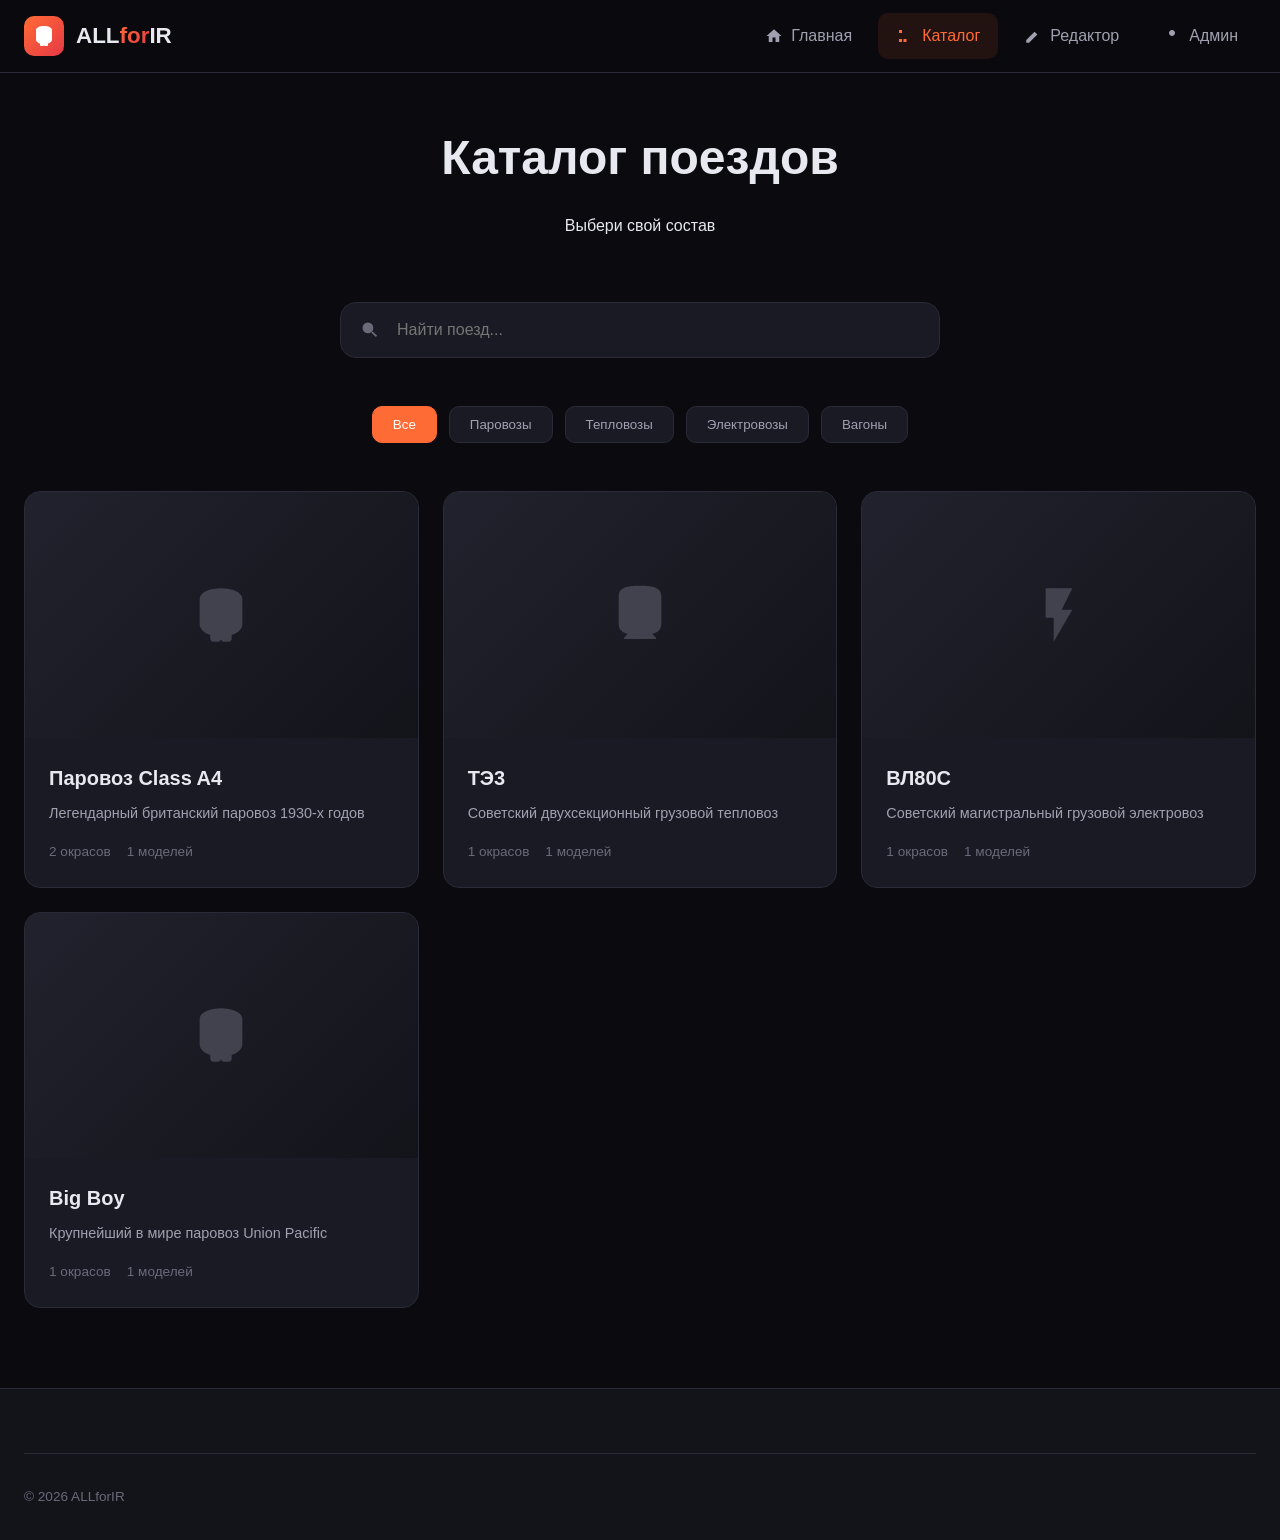
==== catalog.html @ 00c7bd14 "Initial commit: ALLforIR platform" ====
<!DOCTYPE html>
<html lang="ru">
<head>
<meta charset="UTF-8">
<meta name="viewport" content="width=device-width, initial-scale=1.0">
<title>Каталог поездов — ALLforIR</title>
<link rel="stylesheet" href="css/main.css">
</head>
<body>
<header class="header"><div class="container header-inner">
<a href="/" class="logo"><div class="logo-icon"><svg viewBox="0 0 24 24"><path d="M12 2C8 2 4 3.5 4 6v9.5C4 17.5 6 19 8 19.5V21c0 .5.5 1 1 1h2c.5 0 1-.5 1-1v-1h0v1c0 .5.5 1 1 1h2c.5 0 1-.5 1-1v-1.5c2-.5 4-2 4-4V6c0-2.5-4-4-8-4z"/></svg></div><div class="logo-text">ALL<span>for</span>IR</div></a>
<nav class="nav">
<a href="/" class="nav-link"><svg viewBox="0 0 24 24"><path d="M10 20v-6h4v6h5v-8h3L12 3 2 12h3v8z"/></svg>Главная</a>
<a href="/catalog.html" class="nav-link active"><svg viewBox="0 0 24 24"><path d="M4 8h4V4H4v4zm6 12h4v-4h-4v4zm-6 0h4v-4H4v4z"/></svg>Каталог</a>
<a href="/editor.html" class="nav-link"><svg viewBox="0 0 24 24"><path d="M3 17.25V21h3.75L17.81 9.94l-3.75-3.75L3 17.25z"/></svg>Редактор</a>
<a href="/admin/" class="nav-link"><svg viewBox="0 0 24 24"><path d="M12 12c2.21 0 4-1.79 4-4s-1.79-4-4-4-4 1.79-4 4 1.79 4 4 4z"/></svg>Админ</a>
</nav>
</div></header>
<section class="catalog"><div class="container">
<div class="section-header"><h2>Каталог поездов</h2><p>Выбери свой состав</p></div>
<div class="search-bar"><svg viewBox="0 0 24 24"><path d="M15.5 14h-.79l-.28-.27A6.471 6.471 0 0 0 16 9.5 6.5 6.5 0 1 0 9.5 16c1.61 0 3.09-.59 4.23-1.57l.27.28v.79l5 4.99L20.49 19l-4.99-5z"/></svg><input type="text" id="searchInput" placeholder="Найти поезд..."></div>
<div class="filters">
<button class="filter-btn active" data-category="all">Все</button>
<button class="filter-btn" data-category="steam">Паровозы</button>
<button class="filter-btn" data-category="diesel">Тепловозы</button>
<button class="filter-btn" data-category="electric">Электровозы</button>
<button class="filter-btn" data-category="wagon">Вагоны</button>
</div>
<div class="trains-grid" id="trainsGrid"><div class="loader"><div class="loader-spinner"></div></div></div>
</div></section>
<footer class="footer"><div class="container"><div class="footer-bottom"><p>&copy; 2026 ALLforIR</p></div></div></footer>
<div class="toast-container" id="toastContainer"></div>
<script src="js/app.js"></script>
<script src="js/catalog.js"></script>
</body>
</html>
---- css/main.css ----
*,*::before,*::after{margin:0;padding:0;box-sizing:border-box}
:root{--bg-primary:#0a0a0f;--bg-secondary:#13131a;--bg-card:#1a1a24;--bg-elevated:#22222e;--border:#2a2a38;--border-hover:#3a3a48;--text-primary:#e8e8f0;--text-secondary:#a0a0b0;--text-muted:#6a6a7a;--accent-orange:#ff6b35;--accent-blue:#1e90ff;--accent-red:#e63946;--accent-green:#2ecc71;--gradient-fire:linear-gradient(135deg,#ff6b35 0%,#e63946 100%);--gradient-rail:linear-gradient(135deg,#ff6b35 0%,#1e90ff 100%);--font-sans:'Inter',-apple-system,sans-serif;--radius-md:10px;--radius-lg:16px;--transition-fast:150ms ease;--transition-normal:250ms ease}
@import url('https://fonts.googleapis.com/css2?family=Inter:wght@300;400;500;600;700;800;900&display=swap');
html{scroll-behavior:smooth}body{font-family:var(--font-sans);background:var(--bg-primary);color:var(--text-primary);line-height:1.6;min-height:100vh}
::-webkit-scrollbar{width:10px}::-webkit-scrollbar-thumb{background:var(--border-hover)}
::selection{background:var(--accent-orange);color:white}
.container{max-width:1400px;margin:0 auto;padding:0 24px}
.header{position:fixed;top:0;left:0;right:0;z-index:1000;background:rgba(10,10,15,0.85);backdrop-filter:blur(20px);border-bottom:1px solid var(--border)}
.header-inner{display:flex;align-items:center;justify-content:space-between;height:72px}
.logo{display:flex;align-items:center;gap:12px;text-decoration:none;color:var(--text-primary);font-weight:800;font-size:1.4rem}
.logo-icon{width:40px;height:40px;display:flex;align-items:center;justify-content:center;background:var(--gradient-fire);border-radius:var(--radius-md)}
.logo-icon svg{width:24px;height:24px;fill:white}
.logo-text span{background:var(--gradient-fire);-webkit-background-clip:text;-webkit-text-fill-color:transparent}
.nav{display:flex;align-items:center;gap:8px}
.nav-link{display:flex;align-items:center;gap:8px;padding:10px 18px;text-decoration:none;color:var(--text-secondary);font-weight:500;border-radius:var(--radius-md);transition:var(--transition-fast)}
.nav-link:hover{color:var(--text-primary);background:var(--bg-elevated)}
.nav-link.active{color:var(--accent-orange);background:rgba(255,107,53,0.1)}
.nav-link svg{width:18px;height:18px;fill:currentColor}
.btn{display:inline-flex;align-items:center;justify-content:center;gap:8px;padding:12px 24px;border:none;border-radius:var(--radius-md);font-family:var(--font-sans);font-weight:600;cursor:pointer;transition:var(--transition-fast);text-decoration:none;color:inherit}
.btn svg{width:18px;height:18px;fill:currentColor}
.btn-primary{background:var(--gradient-fire);color:white;box-shadow:0 4px 12px rgba(255,107,53,0.3)}
.btn-primary:hover{transform:translateY(-2px)}
.btn-secondary{background:var(--bg-elevated);color:var(--text-primary);border:1px solid var(--border)}
.btn-ghost{background:transparent;color:var(--text-secondary)}
.btn-lg{padding:16px 32px;font-size:1.1rem}.btn-sm{padding:8px 16px;font-size:0.85rem}
.btn-danger{background:var(--accent-red);color:white}
.hero{min-height:100vh;display:flex;align-items:center;padding-top:72px;position:relative}
.hero-bg{position:absolute;inset:0;background:radial-gradient(ellipse at 20% 50%,rgba(255,107,53,0.15) 0%,transparent 50%);z-index:-1}
.hero-content{text-align:center;max-width:900px;margin:0 auto}
.hero h1{font-size:clamp(2.5rem,6vw,5rem);font-weight:900;margin-bottom:24px}
.hero h1 .gradient-text{background:var(--gradient-rail);-webkit-background-clip:text;-webkit-text-fill-color:transparent}
.hero p{font-size:1.2rem;color:var(--text-secondary);margin-bottom:40px;max-width:700px;margin-left:auto;margin-right:auto}
.hero-buttons{display:flex;gap:16px;justify-content:center;flex-wrap:wrap}
.stats{display:grid;grid-template-columns:repeat(auto-fit,minmax(200px,1fr));gap:24px;margin-top:80px}
.stat-card{background:var(--bg-card);border:1px solid var(--border);border-radius:var(--radius-lg);padding:32px 24px;text-align:center;transition:var(--transition-normal)}
.stat-card:hover{transform:translateY(-4px);border-color:var(--border-hover)}
.stat-icon{width:48px;height:48px;margin:0 auto 16px;background:rgba(255,107,53,0.1);border-radius:var(--radius-md);display:flex;align-items:center;justify-content:center}
.stat-icon svg{width:24px;height:24px;fill:var(--accent-orange)}
.stat-value{font-size:2.5rem;font-weight:800;margin-bottom:4px}
.stat-label{color:var(--text-muted);font-size:0.9rem}
.features{padding:120px 0}
.section-header{text-align:center;max-width:700px;margin:0 auto 64px}
.section-header h2{font-size:3rem;font-weight:800;margin-bottom:16px}
.features-grid{display:grid;grid-template-columns:repeat(auto-fit,minmax(320px,1fr));gap:24px}
.feature-card{background:var(--bg-card);border:1px solid var(--border);border-radius:var(--radius-lg);padding:40px 32px;transition:var(--transition-normal)}
.feature-card:hover{transform:translateY(-4px)}
.feature-icon{width:56px;height:56px;border-radius:var(--radius-md);margin-bottom:24px;display:flex;align-items:center;justify-content:center}
.feature-icon.orange{background:rgba(255,107,53,0.15)}.feature-icon.orange svg{fill:var(--accent-orange)}
.feature-icon.blue{background:rgba(30,144,255,0.15)}.feature-icon.blue svg{fill:var(--accent-blue)}
.feature-icon.green{background:rgba(46,204,113,0.15)}.feature-icon.green svg{fill:var(--accent-green)}
.feature-icon svg{width:28px;height:28px}
.feature-card h3{font-size:1.4rem;font-weight:700;margin-bottom:12px}
.feature-card p{color:var(--text-secondary)}
.catalog{padding:120px 0 80px}
.search-bar{max-width:600px;margin:0 auto 48px;position:relative}
.search-bar input{width:100%;padding:18px 24px 18px 56px;background:var(--bg-card);border:1px solid var(--border);border-radius:var(--radius-lg);color:var(--text-primary);font-size:1rem;font-family:var(--font-sans)}
.search-bar input:focus{outline:none;border-color:var(--accent-orange)}
.search-bar svg{position:absolute;left:20px;top:50%;transform:translateY(-50%);width:20px;height:20px;fill:var(--text-muted)}
.filters{display:flex;gap:12px;justify-content:center;margin-bottom:48px;flex-wrap:wrap}
.filter-btn{padding:10px 20px;background:var(--bg-card);border:1px solid var(--border);border-radius:var(--radius-md);color:var(--text-secondary);cursor:pointer;font-family:var(--font-sans)}
.filter-btn.active{background:var(--accent-orange);border-color:var(--accent-orange);color:white}
.trains-grid{display:grid;grid-template-columns:repeat(auto-fill,minmax(320px,1fr));gap:24px}
.train-card{background:var(--bg-card);border:1px solid var(--border);border-radius:var(--radius-lg);overflow:hidden;transition:var(--transition-normal);cursor:pointer;text-decoration:none;color:inherit;display:block}
.train-card:hover{transform:translateY(-4px);border-color:var(--border-hover)}
.train-card-image{width:100%;aspect-ratio:16/10;background:var(--bg-elevated)}
.train-card-placeholder{width:100%;height:100%;display:flex;align-items:center;justify-content:center;background:linear-gradient(135deg,var(--bg-elevated),var(--bg-secondary))}
.train-card-placeholder svg{width:64px;height:64px;fill:var(--text-muted);opacity:0.5}
.train-card-content{padding:24px}
.train-card-title{font-size:1.25rem;font-weight:700;margin-bottom:8px}
.train-card-desc{color:var(--text-secondary);font-size:0.9rem;margin-bottom:16px}
.train-card-meta{display:flex;gap:16px;font-size:0.85rem;color:var(--text-muted)}
.train-page{padding:120px 0 80px}
.train-header{display:grid;grid-template-columns:1fr 1fr;gap:48px;margin-bottom:64px}
.train-info h1{font-size:2.5rem;font-weight:800;margin-bottom:16px}
.train-gallery{background:var(--bg-card);border:1px solid var(--border);border-radius:var(--radius-lg);aspect-ratio:4/3;display:flex;align-items:center;justify-content:center}
.tabs{display:flex;gap:4px;background:var(--bg-card);padding:6px;border-radius:var(--radius-md);margin-bottom:32px;border:1px solid var(--border)}
.tab{padding:12px 24px;background:transparent;border:none;border-radius:6px;color:var(--text-secondary);font-weight:600;cursor:pointer;display:flex;align-items:center;gap:8px;font-family:var(--font-sans)}
.tab.active{background:var(--accent-orange);color:white}
.tab svg{width:16px;height:16px;fill:currentColor}
.tab-count{padding:2px 8px;background:rgba(255,255,255,0.2);border-radius:100px;font-size:0.75rem}
.items-grid{display:grid;grid-template-columns:repeat(auto-fill,minmax(280px,1fr));gap:20px}
.item-card{background:var(--bg-card);border:1px solid var(--border);border-radius:var(--radius-lg);overflow:hidden}
.item-card-image{width:100%;aspect-ratio:16/10;background:var(--bg-elevated);display:flex;align-items:center;justify-content:center}
.item-card-content{padding:20px}
.item-card-title{font-size:1.1rem;font-weight:700;margin-bottom:8px}
.item-card-meta{display:flex;gap:12px;font-size:0.8rem;color:var(--text-muted);margin-bottom:16px}
.item-card-actions{display:flex;gap:8px}
.item-card-actions .btn{flex:1}
.footer{padding:64px 0 32px;border-top:1px solid var(--border);background:var(--bg-secondary)}
.footer-grid{display:grid;grid-template-columns:2fr 1fr 1fr 1fr;gap:48px;margin-bottom:48px}
.footer-brand p{color:var(--text-secondary);margin-top:16px}
.footer-column h4{font-size:0.85rem;text-transform:uppercase;color:var(--text-muted);margin-bottom:16px}
.footer-links{list-style:none}
.footer-links a{color:var(--text-secondary);text-decoration:none;display:block;padding:4px 0}
.footer-links a:hover{color:var(--accent-orange)}
.footer-bottom{padding-top:32px;border-top:1px solid var(--border);display:flex;justify-content:space-between;align-items:center;flex-wrap:wrap;gap:16px}
.footer-bottom p{color:var(--text-muted);font-size:0.85rem}
.social-links{display:flex;gap:12px}
.social-link{width:40px;height:40px;display:flex;align-items:center;justify-content:center;background:var(--bg-card);border:1px solid var(--border);border-radius:var(--radius-md);transition:var(--transition-fast);text-decoration:none}
.social-link:hover{border-color:var(--accent-orange);transform:translateY(-2px)}
.social-link svg{width:18px;height:18px;fill:var(--text-secondary)}
.social-link:hover svg{fill:var(--accent-orange)}
.fade-in{opacity:0;transform:translateY(20px);transition:opacity 0.6s ease,transform 0.6s ease}
.fade-in.visible{opacity:1;transform:translateY(0)}
.loader{display:flex;justify-content:center;padding:48px}
.loader-spinner{width:40px;height:40px;border:3px solid var(--border);border-top-color:var(--accent-orange);border-radius:50%;animation:spin 0.8s linear infinite}
@keyframes spin{to{transform:rotate(360deg)}}
.toast-container{position:fixed;bottom:24px;right:24px;z-index:10000;display:flex;flex-direction:column;gap:12px}
.toast{display:flex;align-items:center;gap:12px;padding:16px 20px;background:var(--bg-card);border:1px solid var(--border);border-radius:var(--radius-md);box-shadow:0 8px 32px rgba(0,0,0,0.5);min-width:300px;animation:toast-in 0.3s ease}
@keyframes toast-in{from{opacity:0;transform:translateX(100%)}to{opacity:1;transform:translateX(0)}}
.toast.success{border-left:4px solid var(--accent-green)}
.toast.error{border-left:4px solid var(--accent-red)}
.toast.info{border-left:4px solid var(--accent-blue)}
.toast svg{width:20px;height:20px;flex-shrink:0}
.toast.success svg{fill:var(--accent-green)}
.toast.error svg{fill:var(--accent-red)}
.toast.info svg{fill:var(--accent-blue)}
.modal-overlay{position:fixed;inset:0;background:rgba(0,0,0,0.8);backdrop-filter:blur(10px);z-index:9000;display:flex;align-items:center;justify-content:center;padding:24px}
.modal{background:var(--bg-card);border:1px solid var(--border);border-radius:24px;max-width:500px;width:100%;max-height:90vh;overflow-y:auto}
.modal-header{display:flex;align-items:center;justify-content:space-between;padding:24px;border-bottom:1px solid var(--border)}
.modal-close{width:32px;height:32px;display:flex;align-items:center;justify-content:center;background:var(--bg-elevated);border:none;border-radius:6px;cursor:pointer;color:var(--text-secondary)}
.modal-close svg{width:18px;height:18px;fill:currentColor}
.modal-body{padding:24px}
.modal-footer{display:flex;gap:12px;justify-content:flex-end;padding:24px;border-top:1px solid var(--border)}
.form-group{margin-bottom:20px}
.form-label{display:block;margin-bottom:8px;font-size:0.9rem;font-weight:600;color:var(--text-secondary)}
.form-input,.form-textarea,.form-select{width:100%;padding:12px 16px;background:var(--bg-elevated);border:1px solid var(--border);border-radius:var(--radius-md);color:var(--text-primary);font-family:var(--font-sans)}
.form-input:focus,.form-textarea:focus,.form-select:focus{outline:none;border-color:var(--accent-orange)}
.form-textarea{resize:vertical;min-height:100px}
@media (max-width:900px){.train-header{grid-template-columns:1fr}.footer-grid{grid-template-columns:1fr 1fr}}
@media (max-width:768px){.nav{display:none}.stats{grid-template-columns:1fr 1fr}.features-grid,.trains-grid,.items-grid{grid-template-columns:1fr}}
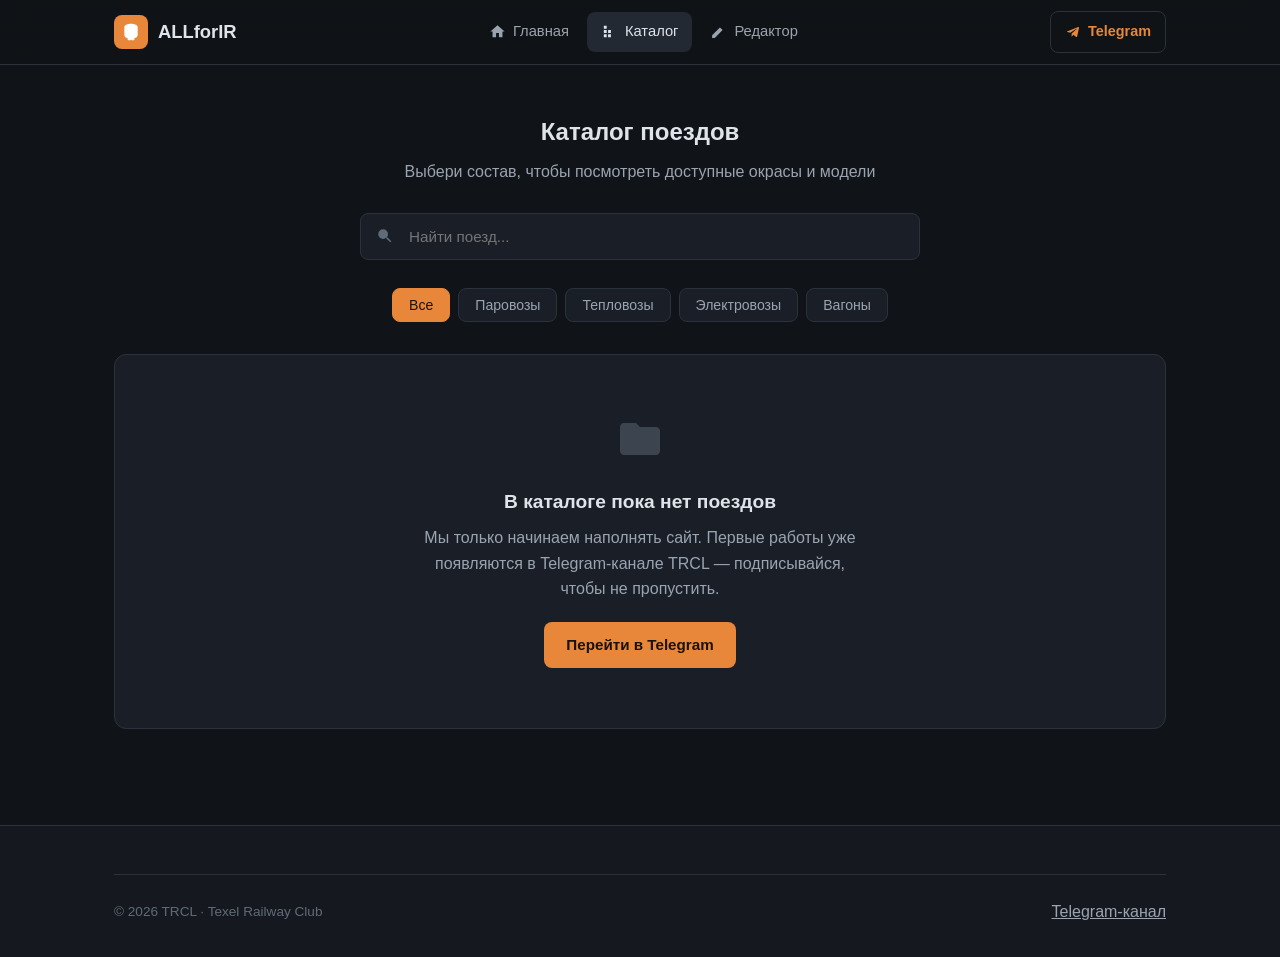
==== commit 71db8d5b: "Редизайн: фан-проект TRCL, убран пафос и фейковый контент" ====
--- a/catalog.html
+++ b/catalog.html
@@ -3,21 +3,22 @@
 <head>
 <meta charset="UTF-8">
 <meta name="viewport" content="width=device-width, initial-scale=1.0">
-<title>Каталог поездов — ALLforIR</title>
+<title>Каталог — ALLforIR</title>
 <link rel="stylesheet" href="css/main.css">
 </head>
 <body>
 <header class="header"><div class="container header-inner">
-<a href="/" class="logo"><div class="logo-icon"><svg viewBox="0 0 24 24"><path d="M12 2C8 2 4 3.5 4 6v9.5C4 17.5 6 19 8 19.5V21c0 .5.5 1 1 1h2c.5 0 1-.5 1-1v-1h0v1c0 .5.5 1 1 1h2c.5 0 1-.5 1-1v-1.5c2-.5 4-2 4-4V6c0-2.5-4-4-8-4z"/></svg></div><div class="logo-text">ALL<span>for</span>IR</div></a>
+<a href="/" class="logo"><div class="logo-icon"><svg viewBox="0 0 24 24"><path d="M12 2C8 2 4 3.5 4 6v9.5C4 17.5 6 19 8 19.5V21c0 .5.5 1 1 1h2c.5 0 1-.5 1-1v-1h0v1c0 .5.5 1 1 1h2c.5 0 1-.5 1-1v-1.5c2-.5 4-2 4-4V6c0-2.5-4-4-8-4z"/></svg></div><span>ALLforIR</span></a>
 <nav class="nav">
 <a href="/" class="nav-link"><svg viewBox="0 0 24 24"><path d="M10 20v-6h4v6h5v-8h3L12 3 2 12h3v8z"/></svg>Главная</a>
-<a href="/catalog.html" class="nav-link active"><svg viewBox="0 0 24 24"><path d="M4 8h4V4H4v4zm6 12h4v-4h-4v4zm-6 0h4v-4H4v4z"/></svg>Каталог</a>
+<a href="/catalog.html" class="nav-link active"><svg viewBox="0 0 24 24"><path d="M4 8h4V4H4v4zm6 12h4v-4h-4v4zm-6 0h4v-4H4v4zm0-6h4v-4H4v4zm6 0h4v-4h-4v4z"/></svg>Каталог</a>
 <a href="/editor.html" class="nav-link"><svg viewBox="0 0 24 24"><path d="M3 17.25V21h3.75L17.81 9.94l-3.75-3.75L3 17.25z"/></svg>Редактор</a>
-<a href="/admin/" class="nav-link"><svg viewBox="0 0 24 24"><path d="M12 12c2.21 0 4-1.79 4-4s-1.79-4-4-4-4 1.79-4 4 1.79 4 4 4z"/></svg>Админ</a>
 </nav>
+<a href="https://t.me/Texel_railway_club" target="_blank" rel="noopener" class="nav-tg"><svg viewBox="0 0 24 24"><path d="M9.78 18.65l.28-4.23 7.68-6.92c.34-.31-.07-.46-.52-.19L7.74 13.3 3.64 12c-.88-.25-.89-.86.2-1.3l15.97-6.16c.73-.33 1.43.18 1.15 1.3l-2.72 12.81c-.19.91-.74 1.13-1.5.71l-4.14-3.06-1.99 1.93c-.23.23-.42.42-.83.42z"/></svg>Telegram</a>
 </div></header>
+
 <section class="catalog"><div class="container">
-<div class="section-header"><h2>Каталог поездов</h2><p>Выбери свой состав</p></div>
+<div class="section-header" style="text-align:center"><h2>Каталог поездов</h2><p>Выбери состав, чтобы посмотреть доступные окрасы и модели</p></div>
 <div class="search-bar"><svg viewBox="0 0 24 24"><path d="M15.5 14h-.79l-.28-.27A6.471 6.471 0 0 0 16 9.5 6.5 6.5 0 1 0 9.5 16c1.61 0 3.09-.59 4.23-1.57l.27.28v.79l5 4.99L20.49 19l-4.99-5z"/></svg><input type="text" id="searchInput" placeholder="Найти поезд..."></div>
 <div class="filters">
 <button class="filter-btn active" data-category="all">Все</button>
@@ -28,7 +29,10 @@
 </div>
 <div class="trains-grid" id="trainsGrid"><div class="loader"><div class="loader-spinner"></div></div></div>
 </div></section>
-<footer class="footer"><div class="container"><div class="footer-bottom"><p>&copy; 2026 ALLforIR</p></div></div></footer>
+
+<footer class="footer"><div class="container">
+<div class="footer-bottom"><p>© 2026 TRCL · Texel Railway Club</p><a href="https://t.me/Texel_railway_club" target="_blank" rel="noopener" style="color:var(--text-secondary)">Telegram-канал</a></div>
+</div></footer>
 <div class="toast-container" id="toastContainer"></div>
 <script src="js/app.js"></script>
 <script src="js/catalog.js"></script>
--- a/css/main.css
+++ b/css/main.css
@@ -1,131 +1,127 @@
 *,*::before,*::after{margin:0;padding:0;box-sizing:border-box}
-:root{--bg-primary:#0a0a0f;--bg-secondary:#13131a;--bg-card:#1a1a24;--bg-elevated:#22222e;--border:#2a2a38;--border-hover:#3a3a48;--text-primary:#e8e8f0;--text-secondary:#a0a0b0;--text-muted:#6a6a7a;--accent-orange:#ff6b35;--accent-blue:#1e90ff;--accent-red:#e63946;--accent-green:#2ecc71;--gradient-fire:linear-gradient(135deg,#ff6b35 0%,#e63946 100%);--gradient-rail:linear-gradient(135deg,#ff6b35 0%,#1e90ff 100%);--font-sans:'Inter',-apple-system,sans-serif;--radius-md:10px;--radius-lg:16px;--transition-fast:150ms ease;--transition-normal:250ms ease}
-@import url('https://fonts.googleapis.com/css2?family=Inter:wght@300;400;500;600;700;800;900&display=swap');
-html{scroll-behavior:smooth}body{font-family:var(--font-sans);background:var(--bg-primary);color:var(--text-primary);line-height:1.6;min-height:100vh}
+:root{--bg-primary:#101317;--bg-secondary:#15191f;--bg-card:#1a1f27;--bg-elevated:#222932;--border:#2a323d;--border-hover:#3a4552;--text-primary:#dfe4ea;--text-secondary:#9aa4b1;--text-muted:#5f6b78;--accent:#e8873a;--accent-hover:#d97a2e;--link:#5ba3d9;--font-sans:'Inter',-apple-system,sans-serif;--radius-md:8px;--radius-lg:12px;--transition-fast:150ms ease;--transition-normal:250ms ease}
+@import url('https://fonts.googleapis.com/css2?family=Inter:wght@400;500;600;700&display=swap');
+html{scroll-behavior:smooth}
+body{font-family:var(--font-sans);background:var(--bg-primary);color:var(--text-primary);line-height:1.6;min-height:100vh}
 ::-webkit-scrollbar{width:10px}::-webkit-scrollbar-thumb{background:var(--border-hover)}
-::selection{background:var(--accent-orange);color:white}
-.container{max-width:1400px;margin:0 auto;padding:0 24px}
-.header{position:fixed;top:0;left:0;right:0;z-index:1000;background:rgba(10,10,15,0.85);backdrop-filter:blur(20px);border-bottom:1px solid var(--border)}
-.header-inner{display:flex;align-items:center;justify-content:space-between;height:72px}
-.logo{display:flex;align-items:center;gap:12px;text-decoration:none;color:var(--text-primary);font-weight:800;font-size:1.4rem}
-.logo-icon{width:40px;height:40px;display:flex;align-items:center;justify-content:center;background:var(--gradient-fire);border-radius:var(--radius-md)}
-.logo-icon svg{width:24px;height:24px;fill:white}
-.logo-text span{background:var(--gradient-fire);-webkit-background-clip:text;-webkit-text-fill-color:transparent}
-.nav{display:flex;align-items:center;gap:8px}
-.nav-link{display:flex;align-items:center;gap:8px;padding:10px 18px;text-decoration:none;color:var(--text-secondary);font-weight:500;border-radius:var(--radius-md);transition:var(--transition-fast)}
+::selection{background:var(--accent);color:white}
+.container{max-width:1100px;margin:0 auto;padding:0 24px}
+a{color:var(--link)}
+.header{position:sticky;top:0;z-index:1000;background:rgba(16,19,23,0.95);backdrop-filter:blur(12px);border-bottom:1px solid var(--border)}
+.header-inner{display:flex;align-items:center;justify-content:space-between;height:64px;gap:16px}
+.logo{display:flex;align-items:center;gap:10px;text-decoration:none;color:var(--text-primary);font-weight:700;font-size:1.15rem}
+.logo-icon{width:34px;height:34px;display:flex;align-items:center;justify-content:center;background:var(--accent);border-radius:8px;flex-shrink:0}
+.logo-icon svg{width:20px;height:20px;fill:white}
+.nav{display:flex;align-items:center;gap:4px}
+.nav-link{display:flex;align-items:center;gap:7px;padding:8px 14px;text-decoration:none;color:var(--text-secondary);font-weight:500;font-size:0.92rem;border-radius:var(--radius-md);transition:var(--transition-fast)}
 .nav-link:hover{color:var(--text-primary);background:var(--bg-elevated)}
-.nav-link.active{color:var(--accent-orange);background:rgba(255,107,53,0.1)}
-.nav-link svg{width:18px;height:18px;fill:currentColor}
-.btn{display:inline-flex;align-items:center;justify-content:center;gap:8px;padding:12px 24px;border:none;border-radius:var(--radius-md);font-family:var(--font-sans);font-weight:600;cursor:pointer;transition:var(--transition-fast);text-decoration:none;color:inherit}
-.btn svg{width:18px;height:18px;fill:currentColor}
-.btn-primary{background:var(--gradient-fire);color:white;box-shadow:0 4px 12px rgba(255,107,53,0.3)}
-.btn-primary:hover{transform:translateY(-2px)}
+.nav-link.active{color:var(--text-primary);background:var(--bg-elevated)}
+.nav-link svg{width:17px;height:17px;fill:currentColor}
+.nav-tg{display:flex;align-items:center;gap:7px;padding:8px 14px;text-decoration:none;color:var(--accent);font-weight:600;font-size:0.9rem;border:1px solid var(--border);border-radius:var(--radius-md);transition:var(--transition-fast)}
+.nav-tg:hover{border-color:var(--accent);background:rgba(232,135,58,0.08)}
+.nav-tg svg{width:16px;height:16px;fill:currentColor}
+.btn{display:inline-flex;align-items:center;justify-content:center;gap:8px;padding:11px 22px;border:none;border-radius:var(--radius-md);font-family:var(--font-sans);font-weight:600;font-size:0.95rem;cursor:pointer;transition:var(--transition-fast);text-decoration:none;color:inherit}
+.btn svg{width:17px;height:17px;fill:currentColor}
+.btn-primary{background:var(--accent);color:#1a1207}
+.btn-primary:hover{background:var(--accent-hover)}
 .btn-secondary{background:var(--bg-elevated);color:var(--text-primary);border:1px solid var(--border)}
+.btn-secondary:hover{border-color:var(--border-hover)}
 .btn-ghost{background:transparent;color:var(--text-secondary)}
-.btn-lg{padding:16px 32px;font-size:1.1rem}.btn-sm{padding:8px 16px;font-size:0.85rem}
-.btn-danger{background:var(--accent-red);color:white}
-.hero{min-height:100vh;display:flex;align-items:center;padding-top:72px;position:relative}
-.hero-bg{position:absolute;inset:0;background:radial-gradient(ellipse at 20% 50%,rgba(255,107,53,0.15) 0%,transparent 50%);z-index:-1}
-.hero-content{text-align:center;max-width:900px;margin:0 auto}
-.hero h1{font-size:clamp(2.5rem,6vw,5rem);font-weight:900;margin-bottom:24px}
-.hero h1 .gradient-text{background:var(--gradient-rail);-webkit-background-clip:text;-webkit-text-fill-color:transparent}
-.hero p{font-size:1.2rem;color:var(--text-secondary);margin-bottom:40px;max-width:700px;margin-left:auto;margin-right:auto}
-.hero-buttons{display:flex;gap:16px;justify-content:center;flex-wrap:wrap}
-.stats{display:grid;grid-template-columns:repeat(auto-fit,minmax(200px,1fr));gap:24px;margin-top:80px}
-.stat-card{background:var(--bg-card);border:1px solid var(--border);border-radius:var(--radius-lg);padding:32px 24px;text-align:center;transition:var(--transition-normal)}
-.stat-card:hover{transform:translateY(-4px);border-color:var(--border-hover)}
-.stat-icon{width:48px;height:48px;margin:0 auto 16px;background:rgba(255,107,53,0.1);border-radius:var(--radius-md);display:flex;align-items:center;justify-content:center}
-.stat-icon svg{width:24px;height:24px;fill:var(--accent-orange)}
-.stat-value{font-size:2.5rem;font-weight:800;margin-bottom:4px}
-.stat-label{color:var(--text-muted);font-size:0.9rem}
-.features{padding:120px 0}
-.section-header{text-align:center;max-width:700px;margin:0 auto 64px}
-.section-header h2{font-size:3rem;font-weight:800;margin-bottom:16px}
-.features-grid{display:grid;grid-template-columns:repeat(auto-fit,minmax(320px,1fr));gap:24px}
-.feature-card{background:var(--bg-card);border:1px solid var(--border);border-radius:var(--radius-lg);padding:40px 32px;transition:var(--transition-normal)}
-.feature-card:hover{transform:translateY(-4px)}
-.feature-icon{width:56px;height:56px;border-radius:var(--radius-md);margin-bottom:24px;display:flex;align-items:center;justify-content:center}
-.feature-icon.orange{background:rgba(255,107,53,0.15)}.feature-icon.orange svg{fill:var(--accent-orange)}
-.feature-icon.blue{background:rgba(30,144,255,0.15)}.feature-icon.blue svg{fill:var(--accent-blue)}
-.feature-icon.green{background:rgba(46,204,113,0.15)}.feature-icon.green svg{fill:var(--accent-green)}
-.feature-icon svg{width:28px;height:28px}
-.feature-card h3{font-size:1.4rem;font-weight:700;margin-bottom:12px}
-.feature-card p{color:var(--text-secondary)}
-.catalog{padding:120px 0 80px}
-.search-bar{max-width:600px;margin:0 auto 48px;position:relative}
-.search-bar input{width:100%;padding:18px 24px 18px 56px;background:var(--bg-card);border:1px solid var(--border);border-radius:var(--radius-lg);color:var(--text-primary);font-size:1rem;font-family:var(--font-sans)}
-.search-bar input:focus{outline:none;border-color:var(--accent-orange)}
-.search-bar svg{position:absolute;left:20px;top:50%;transform:translateY(-50%);width:20px;height:20px;fill:var(--text-muted)}
-.filters{display:flex;gap:12px;justify-content:center;margin-bottom:48px;flex-wrap:wrap}
-.filter-btn{padding:10px 20px;background:var(--bg-card);border:1px solid var(--border);border-radius:var(--radius-md);color:var(--text-secondary);cursor:pointer;font-family:var(--font-sans)}
-.filter-btn.active{background:var(--accent-orange);border-color:var(--accent-orange);color:white}
-.trains-grid{display:grid;grid-template-columns:repeat(auto-fill,minmax(320px,1fr));gap:24px}
+.btn-ghost:hover{color:var(--text-primary);background:var(--bg-elevated)}
+.btn-lg{padding:14px 28px;font-size:1rem}.btn-sm{padding:8px 14px;font-size:0.85rem}
+.btn-danger{background:#c0392b;color:white}
+.btn-danger:hover{background:#a93226}
+.hero{padding:80px 0 60px;text-align:center}
+.hero h1{font-size:clamp(1.7rem,4vw,2.6rem);font-weight:700;line-height:1.2;margin-bottom:18px;letter-spacing:-0.01em}
+.hero p{font-size:1.05rem;color:var(--text-secondary);max-width:640px;margin:0 auto 30px}
+.hero-buttons{display:flex;gap:12px;justify-content:center;flex-wrap:wrap}
+.section{padding:48px 0;border-top:1px solid var(--border)}
+.section:first-of-type{border-top:none}
+.section-header{margin-bottom:28px}
+.section-header h2{font-size:1.5rem;font-weight:700;margin-bottom:8px}
+.section-header p{color:var(--text-secondary)}
+.section-link{float:right;color:var(--link);text-decoration:none;font-size:0.9rem}
+.section-link:hover{text-decoration:underline}
+.catalog{padding:48px 0}
+.search-bar{max-width:560px;margin:0 auto 28px;position:relative}
+.search-bar input{width:100%;padding:14px 18px 14px 48px;background:var(--bg-card);border:1px solid var(--border);border-radius:var(--radius-md);color:var(--text-primary);font-size:0.95rem;font-family:var(--font-sans)}
+.search-bar input:focus{outline:none;border-color:var(--accent)}
+.search-bar svg{position:absolute;left:16px;top:50%;transform:translateY(-50%);width:18px;height:18px;fill:var(--text-muted)}
+.filters{display:flex;gap:8px;justify-content:center;margin-bottom:32px;flex-wrap:wrap}
+.filter-btn{padding:8px 16px;background:var(--bg-card);border:1px solid var(--border);border-radius:var(--radius-md);color:var(--text-secondary);cursor:pointer;font-family:var(--font-sans);font-size:0.88rem}
+.filter-btn.active{background:var(--accent);border-color:var(--accent);color:#1a1207}
+.trains-grid{display:grid;grid-template-columns:repeat(auto-fill,minmax(300px,1fr));gap:18px}
 .train-card{background:var(--bg-card);border:1px solid var(--border);border-radius:var(--radius-lg);overflow:hidden;transition:var(--transition-normal);cursor:pointer;text-decoration:none;color:inherit;display:block}
-.train-card:hover{transform:translateY(-4px);border-color:var(--border-hover)}
-.train-card-image{width:100%;aspect-ratio:16/10;background:var(--bg-elevated)}
-.train-card-placeholder{width:100%;height:100%;display:flex;align-items:center;justify-content:center;background:linear-gradient(135deg,var(--bg-elevated),var(--bg-secondary))}
-.train-card-placeholder svg{width:64px;height:64px;fill:var(--text-muted);opacity:0.5}
-.train-card-content{padding:24px}
-.train-card-title{font-size:1.25rem;font-weight:700;margin-bottom:8px}
-.train-card-desc{color:var(--text-secondary);font-size:0.9rem;margin-bottom:16px}
-.train-card-meta{display:flex;gap:16px;font-size:0.85rem;color:var(--text-muted)}
-.train-page{padding:120px 0 80px}
-.train-header{display:grid;grid-template-columns:1fr 1fr;gap:48px;margin-bottom:64px}
-.train-info h1{font-size:2.5rem;font-weight:800;margin-bottom:16px}
+.train-card:hover{border-color:var(--border-hover)}
+.train-card-image{width:100%;aspect-ratio:16/9;background:var(--bg-elevated)}
+.train-card-placeholder{width:100%;height:100%;display:flex;align-items:center;justify-content:center;background:var(--bg-elevated)}
+.train-card-placeholder svg{width:52px;height:52px;fill:var(--text-muted);opacity:0.4}
+.train-card-content{padding:18px}
+.train-card-title{font-size:1.1rem;font-weight:700;margin-bottom:6px}
+.train-card-desc{color:var(--text-secondary);font-size:0.88rem;margin-bottom:14px}
+.train-card-meta{display:flex;gap:16px;font-size:0.82rem;color:var(--text-muted)}
+.train-page{padding:40px 0}
+.train-header{display:grid;grid-template-columns:1fr 1fr;gap:32px;margin-bottom:32px;align-items:center}
+.train-info h1{font-size:2rem;font-weight:700;margin-bottom:12px}
+.train-info p{color:var(--text-secondary)}
 .train-gallery{background:var(--bg-card);border:1px solid var(--border);border-radius:var(--radius-lg);aspect-ratio:4/3;display:flex;align-items:center;justify-content:center}
-.tabs{display:flex;gap:4px;background:var(--bg-card);padding:6px;border-radius:var(--radius-md);margin-bottom:32px;border:1px solid var(--border)}
-.tab{padding:12px 24px;background:transparent;border:none;border-radius:6px;color:var(--text-secondary);font-weight:600;cursor:pointer;display:flex;align-items:center;gap:8px;font-family:var(--font-sans)}
-.tab.active{background:var(--accent-orange);color:white}
-.tab svg{width:16px;height:16px;fill:currentColor}
-.tab-count{padding:2px 8px;background:rgba(255,255,255,0.2);border-radius:100px;font-size:0.75rem}
-.items-grid{display:grid;grid-template-columns:repeat(auto-fill,minmax(280px,1fr));gap:20px}
+.tabs{display:flex;gap:4px;background:var(--bg-card);padding:5px;border-radius:var(--radius-md);margin-bottom:24px;border:1px solid var(--border);width:fit-content}
+.tab{padding:9px 18px;background:transparent;border:none;border-radius:6px;color:var(--text-secondary);font-weight:600;font-size:0.9rem;cursor:pointer;display:flex;align-items:center;gap:8px;font-family:var(--font-sans)}
+.tab.active{background:var(--accent);color:#1a1207}
+.tab svg{width:15px;height:15px;fill:currentColor}
+.tab-count{padding:1px 7px;background:rgba(255,255,255,0.18);border-radius:100px;font-size:0.72rem}
+.items-grid{display:grid;grid-template-columns:repeat(auto-fill,minmax(260px,1fr));gap:16px}
 .item-card{background:var(--bg-card);border:1px solid var(--border);border-radius:var(--radius-lg);overflow:hidden}
-.item-card-image{width:100%;aspect-ratio:16/10;background:var(--bg-elevated);display:flex;align-items:center;justify-content:center}
-.item-card-content{padding:20px}
-.item-card-title{font-size:1.1rem;font-weight:700;margin-bottom:8px}
-.item-card-meta{display:flex;gap:12px;font-size:0.8rem;color:var(--text-muted);margin-bottom:16px}
+.item-card-image{width:100%;aspect-ratio:16/9;background:var(--bg-elevated);display:flex;align-items:center;justify-content:center}
+.item-card-content{padding:16px}
+.item-card-title{font-size:1rem;font-weight:700;margin-bottom:6px}
+.item-card-meta{display:flex;gap:12px;font-size:0.78rem;color:var(--text-muted);margin-bottom:14px;flex-wrap:wrap}
 .item-card-actions{display:flex;gap:8px}
 .item-card-actions .btn{flex:1}
-.footer{padding:64px 0 32px;border-top:1px solid var(--border);background:var(--bg-secondary)}
-.footer-grid{display:grid;grid-template-columns:2fr 1fr 1fr 1fr;gap:48px;margin-bottom:48px}
-.footer-brand p{color:var(--text-secondary);margin-top:16px}
-.footer-column h4{font-size:0.85rem;text-transform:uppercase;color:var(--text-muted);margin-bottom:16px}
+.steps{display:grid;grid-template-columns:repeat(auto-fit,minmax(240px,1fr));gap:18px}
+.step{background:var(--bg-card);border:1px solid var(--border);border-radius:var(--radius-lg);padding:24px}
+.step-num{width:32px;height:32px;display:flex;align-items:center;justify-content:center;background:var(--accent);color:#1a1207;border-radius:8px;font-weight:700;margin-bottom:14px}
+.step h3{font-size:1.05rem;margin-bottom:8px}
+.step p{color:var(--text-secondary);font-size:0.9rem}
+.tg-banner{background:var(--bg-card);border:1px solid var(--border);border-radius:var(--radius-lg);padding:32px;text-align:center}
+.tg-banner svg{width:40px;height:40px;fill:var(--accent);margin-bottom:14px}
+.tg-banner h3{font-size:1.3rem;margin-bottom:8px}
+.tg-banner p{color:var(--text-secondary);margin-bottom:20px;max-width:480px;margin-left:auto;margin-right:auto}
+.empty-state{text-align:center;padding:60px 24px;background:var(--bg-card);border:1px solid var(--border);border-radius:var(--radius-lg)}
+.empty-state svg{width:48px;height:48px;fill:var(--text-muted);opacity:0.5;margin-bottom:16px}
+.empty-state h3{margin-bottom:8px;font-size:1.2rem}
+.empty-state p{color:var(--text-secondary);max-width:440px;margin:0 auto 20px}
+.footer{padding:48px 0 32px;border-top:1px solid var(--border);background:var(--bg-secondary);margin-top:48px}
+.footer-grid{display:grid;grid-template-columns:2fr 1fr 1fr;gap:32px;margin-bottom:32px}
+.footer-brand p{color:var(--text-secondary);margin-top:14px;font-size:0.9rem;max-width:320px}
+.footer-column h4{font-size:0.8rem;text-transform:uppercase;letter-spacing:0.05em;color:var(--text-muted);margin-bottom:14px}
 .footer-links{list-style:none}
-.footer-links a{color:var(--text-secondary);text-decoration:none;display:block;padding:4px 0}
-.footer-links a:hover{color:var(--accent-orange)}
-.footer-bottom{padding-top:32px;border-top:1px solid var(--border);display:flex;justify-content:space-between;align-items:center;flex-wrap:wrap;gap:16px}
+.footer-links a{color:var(--text-secondary);text-decoration:none;display:block;padding:4px 0;font-size:0.9rem}
+.footer-links a:hover{color:var(--text-primary)}
+.footer-bottom{padding-top:24px;border-top:1px solid var(--border);display:flex;justify-content:space-between;align-items:center;flex-wrap:wrap;gap:12px}
 .footer-bottom p{color:var(--text-muted);font-size:0.85rem}
-.social-links{display:flex;gap:12px}
-.social-link{width:40px;height:40px;display:flex;align-items:center;justify-content:center;background:var(--bg-card);border:1px solid var(--border);border-radius:var(--radius-md);transition:var(--transition-fast);text-decoration:none}
-.social-link:hover{border-color:var(--accent-orange);transform:translateY(-2px)}
-.social-link svg{width:18px;height:18px;fill:var(--text-secondary)}
-.social-link:hover svg{fill:var(--accent-orange)}
-.fade-in{opacity:0;transform:translateY(20px);transition:opacity 0.6s ease,transform 0.6s ease}
+.fade-in{opacity:0;transform:translateY(16px);transition:opacity 0.5s ease,transform 0.5s ease}
 .fade-in.visible{opacity:1;transform:translateY(0)}
-.loader{display:flex;justify-content:center;padding:48px}
-.loader-spinner{width:40px;height:40px;border:3px solid var(--border);border-top-color:var(--accent-orange);border-radius:50%;animation:spin 0.8s linear infinite}
+.loader{display:flex;justify-content:center;padding:40px}
+.loader-spinner{width:36px;height:36px;border:3px solid var(--border);border-top-color:var(--accent);border-radius:50%;animation:spin 0.8s linear infinite}
 @keyframes spin{to{transform:rotate(360deg)}}
-.toast-container{position:fixed;bottom:24px;right:24px;z-index:10000;display:flex;flex-direction:column;gap:12px}
-.toast{display:flex;align-items:center;gap:12px;padding:16px 20px;background:var(--bg-card);border:1px solid var(--border);border-radius:var(--radius-md);box-shadow:0 8px 32px rgba(0,0,0,0.5);min-width:300px;animation:toast-in 0.3s ease}
+.toast-container{position:fixed;bottom:20px;right:20px;z-index:10000;display:flex;flex-direction:column;gap:10px}
+.toast{display:flex;align-items:center;gap:12px;padding:14px 18px;background:var(--bg-card);border:1px solid var(--border);border-radius:var(--radius-md);min-width:280px;animation:toast-in 0.25s ease}
 @keyframes toast-in{from{opacity:0;transform:translateX(100%)}to{opacity:1;transform:translateX(0)}}
-.toast.success{border-left:4px solid var(--accent-green)}
-.toast.error{border-left:4px solid var(--accent-red)}
-.toast.info{border-left:4px solid var(--accent-blue)}
-.toast svg{width:20px;height:20px;flex-shrink:0}
-.toast.success svg{fill:var(--accent-green)}
-.toast.error svg{fill:var(--accent-red)}
-.toast.info svg{fill:var(--accent-blue)}
-.modal-overlay{position:fixed;inset:0;background:rgba(0,0,0,0.8);backdrop-filter:blur(10px);z-index:9000;display:flex;align-items:center;justify-content:center;padding:24px}
-.modal{background:var(--bg-card);border:1px solid var(--border);border-radius:24px;max-width:500px;width:100%;max-height:90vh;overflow-y:auto}
-.modal-header{display:flex;align-items:center;justify-content:space-between;padding:24px;border-bottom:1px solid var(--border)}
-.modal-close{width:32px;height:32px;display:flex;align-items:center;justify-content:center;background:var(--bg-elevated);border:none;border-radius:6px;cursor:pointer;color:var(--text-secondary)}
-.modal-close svg{width:18px;height:18px;fill:currentColor}
-.modal-body{padding:24px}
-.modal-footer{display:flex;gap:12px;justify-content:flex-end;padding:24px;border-top:1px solid var(--border)}
-.form-group{margin-bottom:20px}
-.form-label{display:block;margin-bottom:8px;font-size:0.9rem;font-weight:600;color:var(--text-secondary)}
-.form-input,.form-textarea,.form-select{width:100%;padding:12px 16px;background:var(--bg-elevated);border:1px solid var(--border);border-radius:var(--radius-md);color:var(--text-primary);font-family:var(--font-sans)}
-.form-input:focus,.form-textarea:focus,.form-select:focus{outline:none;border-color:var(--accent-orange)}
-.form-textarea{resize:vertical;min-height:100px}
+.toast.success{border-left:3px solid #2ecc71}.toast.error{border-left:3px solid #e74c3c}.toast.info{border-left:3px solid var(--link)}
+.toast svg{width:19px;height:19px;flex-shrink:0}
+.toast.success svg{fill:#2ecc71}.toast.error svg{fill:#e74c3c}.toast.info svg{fill:var(--link)}
+.modal-overlay{position:fixed;inset:0;background:rgba(0,0,0,0.7);z-index:9000;display:flex;align-items:center;justify-content:center;padding:20px}
+.modal{background:var(--bg-card);border:1px solid var(--border);border-radius:var(--radius-lg);max-width:480px;width:100%;max-height:90vh;overflow-y:auto}
+.modal-header{display:flex;align-items:center;justify-content:space-between;padding:20px;border-bottom:1px solid var(--border)}
+.modal-close{width:30px;height:30px;display:flex;align-items:center;justify-content:center;background:var(--bg-elevated);border:none;border-radius:6px;cursor:pointer;color:var(--text-secondary)}
+.modal-close svg{width:16px;height:16px;fill:currentColor}
+.modal-body{padding:20px}
+.modal-footer{display:flex;gap:10px;justify-content:flex-end;padding:20px;border-top:1px solid var(--border)}
+.form-group{margin-bottom:18px}
+.form-label{display:block;margin-bottom:7px;font-size:0.88rem;font-weight:600;color:var(--text-secondary)}
+.form-input,.form-textarea,.form-select{width:100%;padding:11px 14px;background:var(--bg-elevated);border:1px solid var(--border);border-radius:var(--radius-md);color:var(--text-primary);font-family:var(--font-sans)}
+.form-input:focus,.form-textarea:focus,.form-select:focus{outline:none;border-color:var(--accent)}
+.form-textarea{resize:vertical;min-height:90px}
 @media (max-width:900px){.train-header{grid-template-columns:1fr}.footer-grid{grid-template-columns:1fr 1fr}}
-@media (max-width:768px){.nav{display:none}.stats{grid-template-columns:1fr 1fr}.features-grid,.trains-grid,.items-grid{grid-template-columns:1fr}}
+@media (max-width:768px){.nav{display:none}.hero{padding:56px 0 40px}.trains-grid,.items-grid,.steps{grid-template-columns:1fr}}
